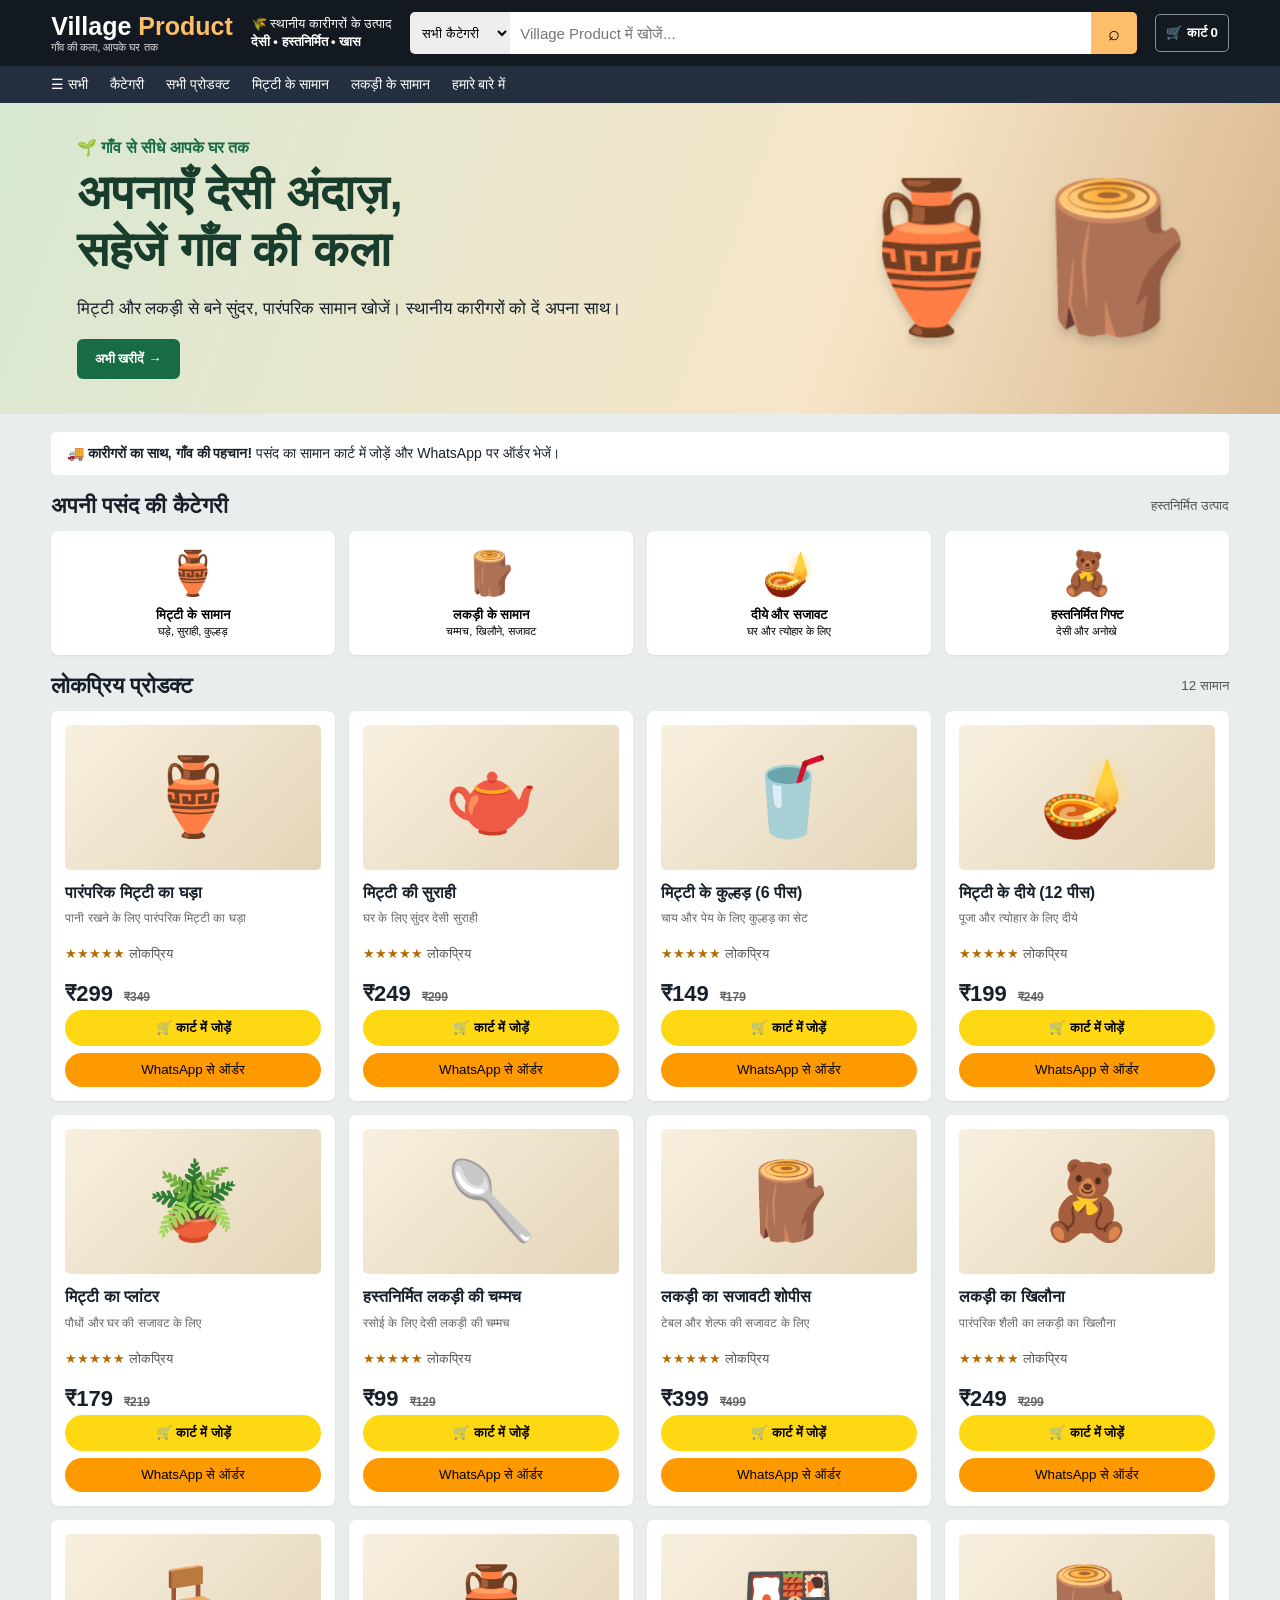
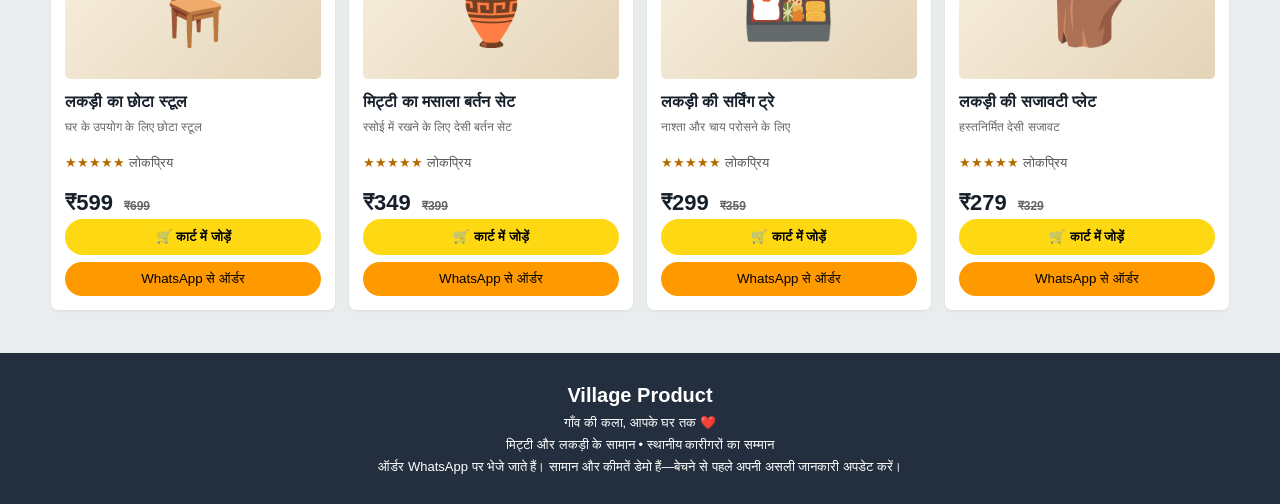
==== index.html @ 5d244ec3 "Create index.html" ====
<!DOCTYPE html>
<html lang="hi">
<head>
<meta charset="UTF-8">
<meta name="viewport" content="width=device-width, initial-scale=1.0">
<title>Village Product | गाँव की कला, आपके घर तक</title>
<style>
:root{--nav:#131921;--nav2:#232f3e;--gold:#febd69;--bg:#eaeded;--green:#176b45;--text:#17202a}
*{box-sizing:border-box}body{margin:0;font-family:Arial,Helvetica,sans-serif;background:var(--bg);color:var(--text)}
.top{background:var(--nav);color:white;padding:12px 4%;display:flex;align-items:center;gap:18px;flex-wrap:wrap}
.logo{font-size:25px;font-weight:800;white-space:nowrap;color:white}.logo span{color:var(--gold)}.tag{font-size:11px;color:#ddd}
.search{display:flex;flex:1;min-width:220px;height:42px}.search select{width:100px;border:0;background:#eee;padding:8px;border-radius:5px 0 0 5px}.search input{flex:1;min-width:70px;border:0;padding:10px;font-size:15px}.search button{border:0;background:var(--gold);padding:0 17px;font-size:20px;border-radius:0 5px 5px 0;cursor:pointer}
.toplink{font-size:13px;line-height:1.4}.cartbtn{border:1px solid #87909b;background:transparent;color:white;padding:10px;border-radius:5px;font-weight:bold;cursor:pointer}
.nav{background:var(--nav2);color:white;padding:10px 4%;display:flex;gap:22px;overflow-x:auto;white-space:nowrap}.nav a{color:white;text-decoration:none;font-size:14px}
.hero{margin:0 auto;max-width:1400px;min-height:245px;padding:35px 6%;display:flex;align-items:center;justify-content:space-between;gap:20px;background:linear-gradient(110deg,#d8e8d2,#f7e6c9 65%,#d7b48b)}
.hero h1{font-size:clamp(28px,4vw,48px);margin:0 0 12px;color:#183d2d}.hero p{font-size:17px;line-height:1.5;max-width:570px}.hero .cta{background:#176b45;color:white;padding:12px 18px;border:0;border-radius:6px;font-weight:bold;cursor:pointer}.heroart{font-size:clamp(75px,12vw,145px);filter:drop-shadow(0 7px 4px #0002)}
.wrap{max-width:1400px;margin:auto;padding:18px 4%}.notice{background:white;border-radius:6px;padding:13px 16px;margin:0 0 18px;font-size:14px}.sectionhead{display:flex;align-items:center;justify-content:space-between;gap:10px;margin:18px 0 12px}.sectionhead h2{font-size:22px;margin:0}.sectionhead small{color:#555}
.categories{display:grid;grid-template-columns:repeat(4,1fr);gap:14px}.cat{background:white;border:0;border-radius:7px;padding:17px;text-align:center;cursor:pointer;box-shadow:0 1px 3px #0001}.cat .emoji{font-size:43px}.cat strong{display:block;margin-top:8px}
.grid{display:grid;grid-template-columns:repeat(4,minmax(0,1fr));gap:14px}.product{background:white;border-radius:7px;padding:14px;display:flex;flex-direction:column;min-width:0;box-shadow:0 1px 3px #0001}.pic{height:145px;display:flex;align-items:center;justify-content:center;border-radius:5px;background:linear-gradient(135deg,#f8f0df,#e4d4b8);font-size:76px;margin-bottom:12px}.product h3{font-size:16px;line-height:1.35;margin:0 0 7px}.desc{font-size:12px;color:#666;line-height:1.4;min-height:32px}.price{font-size:22px;font-weight:bold;margin:9px 0 3px}.old{font-size:12px;color:#666;text-decoration:line-through;margin-left:5px}.rating{color:#b56a00;font-size:13px;margin:4px 0 10px}.add{margin-top:auto;background:#ffd814;border:0;border-radius:20px;padding:10px;font-weight:bold;cursor:pointer}.add:hover{background:#f7ca00}.buy{background:#ff9900;border:0;border-radius:20px;padding:9px;margin-top:7px;cursor:pointer}
footer{background:var(--nav2);color:white;text-align:center;padding:25px 15px;margin-top:25px;font-size:13px;line-height:1.7}
.overlay{display:none;position:fixed;inset:0;background:#0008;z-index:5}.drawer{position:fixed;z-index:6;right:-430px;top:0;height:100%;width:min(420px,100%);background:white;padding:20px;overflow:auto;transition:right .25s}.drawer.open{right:0}.overlay.show{display:block}.drawerhead{display:flex;justify-content:space-between;align-items:center}.close{font-size:26px;border:0;background:transparent;cursor:pointer}.cartitem{display:grid;grid-template-columns:45px 1fr auto;gap:10px;align-items:center;border-bottom:1px solid #ddd;padding:12px 0}.cartitem .mini{font-size:30px}.qty{display:flex;gap:8px;align-items:center;margin-top:5px}.qty button{width:27px;height:27px;border:1px solid #ccc;background:#f5f5f5;border-radius:4px}.total{font-size:22px;font-weight:bold;margin:20px 0}.wa{background:#168c50;color:white;border:0;border-radius:7px;padding:13px;width:100%;font-size:16px;font-weight:bold;cursor:pointer}.empty{text-align:center;padding:40px 5px;color:#666}
@media(max-width:850px){.grid{grid-template-columns:repeat(3,minmax(0,1fr))}.categories{grid-template-columns:repeat(2,1fr)}.hero{min-height:210px}.heroart{font-size:85px}}
@media(max-width:560px){.top{gap:10px;padding:12px 3%}.logo{font-size:22px}.toplink{display:none}.search{order:3;flex-basis:100%}.nav{padding:10px 3%;gap:17px}.hero{padding:25px 5%;min-height:190px}.hero p{font-size:14px}.heroart{font-size:65px}.wrap{padding:14px 3%}.grid{grid-template-columns:repeat(2,minmax(0,1fr));gap:10px}.product{padding:10px}.pic{height:115px;font-size:60px}.product h3{font-size:14px}.price{font-size:19px}.sectionhead h2{font-size:19px}.desc{min-height:45px}.cat{padding:13px 8px}}
</style>
</head>
<body>
<header class="top">
  <div><div class="logo">Village<span> Product</span></div><div class="tag">गाँव की कला, आपके घर तक</div></div>
  <div class="toplink">🌾 स्थानीय कारीगरों के उत्पाद<br><b>देसी • हस्तनिर्मित • खास</b></div>
  <div class="search"><select id="categorySelect" aria-label="कैटेगरी"><option value="all">सभी कैटेगरी</option><option value="clay">मिट्टी</option><option value="wood">लकड़ी</option></select><input id="searchInput" type="search" placeholder="Village Product में खोजें..." aria-label="सामान खोजें"><button id="searchBtn" aria-label="खोजें">⌕</button></div>
  <button class="cartbtn" id="openCart">🛒 कार्ट <span id="cartCount">0</span></button>
</header>
<nav class="nav"><a href="#home">☰ सभी</a><a href="#categories">कैटेगरी</a><a href="#products">सभी प्रोडक्ट</a><a href="#products" data-filter="clay">मिट्टी के सामान</a><a href="#products" data-filter="wood">लकड़ी के सामान</a><a href="#footer">हमारे बारे में</a></nav>
<section class="hero" id="home">
 <div><div style="font-weight:bold;color:#176b45;margin-bottom:8px">🌱 गाँव से सीधे आपके घर तक</div><h1>अपनाएँ देसी अंदाज़,<br>सहेजें गाँव की कला</h1><p>मिट्टी और लकड़ी से बने सुंदर, पारंपरिक सामान खोजें। स्थानीय कारीगरों को दें अपना साथ।</p><button class="cta" onclick="document.getElementById('products').scrollIntoView({behavior:'smooth'})">अभी खरीदें →</button></div>
 <div class="heroart" aria-hidden="true">🏺🪵</div>
</section>
<main class="wrap">
 <div class="notice">🚚 <b>कारीगरों का साथ, गाँव की पहचान!</b> पसंद का सामान कार्ट में जोड़ें और WhatsApp पर ऑर्डर भेजें।</div>
 <section id="categories"><div class="sectionhead"><h2>अपनी पसंद की कैटेगरी</h2><small>हस्तनिर्मित उत्पाद</small></div>
  <div class="categories">
   <button class="cat" data-cat="clay"><div class="emoji">🏺</div><strong>मिट्टी के सामान</strong><small>घड़े, सुराही, कुल्हड़</small></button>
   <button class="cat" data-cat="wood"><div class="emoji">🪵</div><strong>लकड़ी के सामान</strong><small>चम्मच, खिलौने, सजावट</small></button>
   <button class="cat" data-cat="clay"><div class="emoji">🪔</div><strong>दीये और सजावट</strong><small>घर और त्योहार के लिए</small></button>
   <button class="cat" data-cat="wood"><div class="emoji">🧸</div><strong>हस्तनिर्मित गिफ्ट</strong><small>देसी और अनोखे</small></button>
  </div>
 </section>
 <section id="products"><div class="sectionhead"><h2>लोकप्रिय प्रोडक्ट</h2><small id="resultCount"></small></div><div class="grid" id="productGrid"></div></section>
</main>
<footer id="footer"><b style="font-size:20px">Village Product</b><br>गाँव की कला, आपके घर तक ❤️<br>मिट्टी और लकड़ी के सामान • स्थानीय कारीगरों का सम्मान<br><span>ऑर्डर WhatsApp पर भेजे जाते हैं। सामान और कीमतें डेमो हैं—बेचने से पहले अपनी असली जानकारी अपडेट करें।</span></footer>
<div class="overlay" id="overlay"></div>
<aside class="drawer" id="drawer" aria-label="शॉपिंग कार्ट">
 <div class="drawerhead"><h2>🛒 आपका कार्ट</h2><button class="close" id="closeCart" aria-label="बंद करें">×</button></div>
 <div id="cartItems"></div><div class="total" id="cartTotal">कुल: ₹0</div>
 <h3>ऑर्डर की जानकारी</h3>
 <label for="customerName">आपका नाम</label><input id="customerName" placeholder="पूरा नाम" style="width:100%;padding:11px;margin:6px 0 12px;border:1px solid #ccc;border-radius:5px">
 <label for="customerPhone">मोबाइल नंबर</label><input id="customerPhone" type="tel" placeholder="10 अंकों का नंबर" style="width:100%;padding:11px;margin:6px 0 12px;border:1px solid #ccc;border-radius:5px">
 <label for="customerAddress">डिलीवरी का पता</label><textarea id="customerAddress" placeholder="गाँव/शहर, जिला, पिन कोड" rows="3" style="width:100%;padding:11px;margin:6px 0 12px;border:1px solid #ccc;border-radius:5px"></textarea>
 <button class="wa" id="sendOrder">🟢 WhatsApp पर ऑर्डर भेजें</button>
 <p style="font-size:12px;color:#666">बटन दबाने पर WhatsApp खुलेगा। भेजने से पहले ऑर्डर का मैसेज जाँच लें।</p>
</aside>
<script>
const WHATSAPP_NUMBER = "918463017119"; // भारत का देश कोड +91
const products = [
 {id:1,name:"पारंपरिक मिट्टी का घड़ा",cat:"clay",price:299,old:349,emoji:"🏺",desc:"पानी रखने के लिए पारंपरिक मिट्टी का घड़ा"},
 {id:2,name:"मिट्टी की सुराही",cat:"clay",price:249,old:299,emoji:"🫖",desc:"घर के लिए सुंदर देसी सुराही"},
 {id:3,name:"मिट्टी के कुल्हड़ (6 पीस)",cat:"clay",price:149,old:179,emoji:"🥤",desc:"चाय और पेय के लिए कुल्हड़ का सेट"},
 {id:4,name:"मिट्टी के दीये (12 पीस)",cat:"clay",price:199,old:249,emoji:"🪔",desc:"पूजा और त्योहार के लिए दीये"},
 {id:5,name:"मिट्टी का प्लांटर",cat:"clay",price:179,old:219,emoji:"🪴",desc:"पौधों और घर की सजावट के लिए"},
 {id:6,name:"हस्तनिर्मित लकड़ी की चम्मच",cat:"wood",price:99,old:129,emoji:"🥄",desc:"रसोई के लिए देसी लकड़ी की चम्मच"},
 {id:7,name:"लकड़ी का सजावटी शोपीस",cat:"wood",price:399,old:499,emoji:"🪵",desc:"टेबल और शेल्फ की सजावट के लिए"},
 {id:8,name:"लकड़ी का खिलौना",cat:"wood",price:249,old:299,emoji:"🧸",desc:"पारंपरिक शैली का लकड़ी का खिलौना"},
 {id:9,name:"लकड़ी का छोटा स्टूल",cat:"wood",price:599,old:699,emoji:"🪑",desc:"घर के उपयोग के लिए छोटा स्टूल"},
 {id:10,name:"मिट्टी का मसाला बर्तन सेट",cat:"clay",price:349,old:399,emoji:"🏺",desc:"रसोई में रखने के लिए देसी बर्तन सेट"},
 {id:11,name:"लकड़ी की सर्विंग ट्रे",cat:"wood",price:299,old:359,emoji:"🍱",desc:"नाश्ता और चाय परोसने के लिए"},
 {id:12,name:"लकड़ी की सजावटी प्लेट",cat:"wood",price:279,old:329,emoji:"🪵",desc:"हस्तनिर्मित देसी सजावट"}
];
let cart = {};
const grid=document.getElementById('productGrid');
function money(n){return '₹'+n.toLocaleString('en-IN')}
function renderProducts(){
 const q=document.getElementById('searchInput').value.trim().toLowerCase();
 const cat=document.getElementById('categorySelect').value;
 const filtered=products.filter(p=>(cat==='all'||p.cat===cat)&&(!q||(p.name+' '+p.desc+' '+(p.cat==='clay'?'मिट्टी clay':'लकड़ी wood')).toLowerCase().includes(q)));
 document.getElementById('resultCount').textContent=filtered.length+' सामान';
 grid.innerHTML=filtered.length?filtered.map(p=>`<article class="product"><div class="pic" aria-label="${p.name}">${p.emoji}</div><h3>${p.name}</h3><div class="desc">${p.desc}</div><div class="rating">★★★★★ <span style="color:#555">लोकप्रिय</span></div><div class="price">${money(p.price)} <span class="old">${money(p.old)}</span></div><button class="add" onclick="addToCart(${p.id})">🛒 कार्ट में जोड़ें</button><button class="buy" onclick="buyNow(${p.id})">WhatsApp से ऑर्डर</button></article>`).join(''):'<div class="notice">कोई सामान नहीं मिला। दूसरा नाम खोजें।</div>';
}
function addToCart(id){cart[id]=(cart[id]||0)+1;renderCart();openDrawer()}
function buyNow(id){cart[id]=(cart[id]||0)+1;renderCart();openDrawer()}
function renderCart(){
 const entries=Object.entries(cart).filter(([id,qty])=>qty>0);
 document.getElementById('cartCount').textContent=entries.reduce((s,[id,q])=>s+q,0);
 document.getElementById('cartItems').innerHTML=entries.length?entries.map(([id,qty])=>{const p=products.find(x=>x.id===+id);return `<div class="cartitem"><div class="mini">${p.emoji}</div><div><b>${p.name}</b><div>${money(p.price)}</div><div class="qty"><button onclick="changeQty(${id},-1)">−</button><span>${qty}</span><button onclick="changeQty(${id},1)">+</button></div></div><b>${money(p.price*qty)}</b></div>`}).join(''):'<div class="empty">आपका कार्ट खाली है।<br>अपनी पसंद का सामान जोड़ें। 🛍️</div>';
 const total=entries.reduce((s,[id,q])=>s+products.find(p=>p.id===+id).price*q,0);
 document.getElementById('cartTotal').textContent='कुल: '+money(total);
}
function changeQty(id,delta){cart[id]=(cart[id]||0)+delta;if(cart[id]<=0)delete cart[id];renderCart()}
function openDrawer(){document.getElementById('drawer').classList.add('open');document.getElementById('overlay').classList.add('show')}
function closeDrawer(){document.getElementById('drawer').classList.remove('open');document.getElementById('overlay').classList.remove('show')}
document.getElementById('openCart').addEventListener('click',()=>{renderCart();openDrawer()});
document.getElementById('closeCart').addEventListener('click',closeDrawer);
document.getElementById('overlay').addEventListener('click',closeDrawer);
document.getElementById('searchInput').addEventListener('input',renderProducts);
document.getElementById('categorySelect').addEventListener('change',renderProducts);
document.getElementById('searchBtn').addEventListener('click',()=>{renderProducts();document.getElementById('products').scrollIntoView({behavior:'smooth'})});
document.querySelectorAll('[data-cat]').forEach(b=>b.addEventListener('click',()=>{document.getElementById('categorySelect').value=b.dataset.cat;renderProducts();document.getElementById('products').scrollIntoView({behavior:'smooth'})}));
document.querySelectorAll('[data-filter]').forEach(a=>a.addEventListener('click',()=>{document.getElementById('categorySelect').value=a.dataset.filter;renderProducts()}));
document.getElementById('sendOrder').addEventListener('click',()=>{
 const entries=Object.entries(cart).filter(([id,qty])=>qty>0);
 if(!entries.length){alert('पहले कार्ट में सामान जोड़ें।');return}
 const name=document.getElementById('customerName').value.trim();
 const phone=document.getElementById('customerPhone').value.trim();
 const address=document.getElementById('customerAddress').value.trim();
 if(!name||!phone||!address){alert('कृपया नाम, मोबाइल नंबर और पूरा पता भरें।');return}
 if(!/^[6-9]\d{9}$/.test(phone)){alert('कृपया सही 10 अंकों का भारतीय मोबाइल नंबर भरें।');return}
 const lines=entries.map(([id,qty])=>{const p=products.find(x=>x.id===+id);return `• ${p.name} × ${qty} = ${money(p.price*qty)}`});
 const total=entries.reduce((s,[id,q])=>s+products.find(p=>p.id===+id).price*q,0);
 const msg=`नमस्ते Village Product! मुझे यह ऑर्डर करना है:\n\n${lines.join('\n')}\n\nकुल सामान की कीमत: ${money(total)}\n\nग्राहक का नाम: ${name}\nमोबाइल: ${phone}\nपता: ${address}\n\nकृपया उपलब्धता और डिलीवरी की पुष्टि करें।`;
 window.open(`https://wa.me/${WHATSAPP_NUMBER}?text=${encodeURIComponent(msg)}`,'_blank');
});
renderProducts();renderCart();
</script>
</body>
</html>
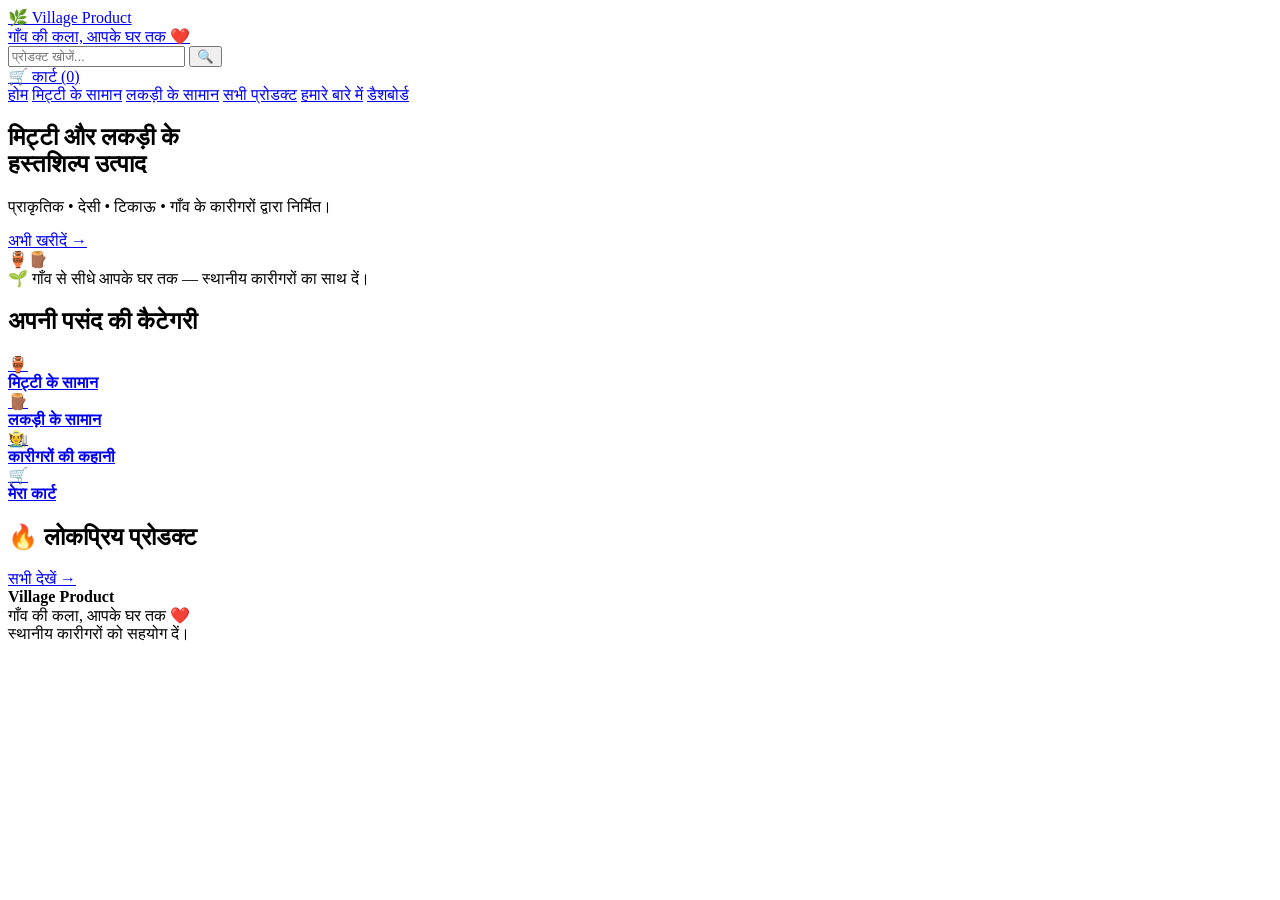
==== commit ef843316: "Update index.html" ====
--- a/index.html
+++ b/index.html
@@ -3,122 +3,99 @@
 <head>
 <meta charset="UTF-8">
 <meta name="viewport" content="width=device-width, initial-scale=1.0">
-<title>Village Product | गाँव की कला, आपके घर तक</title>
-<style>
-:root{--nav:#131921;--nav2:#232f3e;--gold:#febd69;--bg:#eaeded;--green:#176b45;--text:#17202a}
-*{box-sizing:border-box}body{margin:0;font-family:Arial,Helvetica,sans-serif;background:var(--bg);color:var(--text)}
-.top{background:var(--nav);color:white;padding:12px 4%;display:flex;align-items:center;gap:18px;flex-wrap:wrap}
-.logo{font-size:25px;font-weight:800;white-space:nowrap;color:white}.logo span{color:var(--gold)}.tag{font-size:11px;color:#ddd}
-.search{display:flex;flex:1;min-width:220px;height:42px}.search select{width:100px;border:0;background:#eee;padding:8px;border-radius:5px 0 0 5px}.search input{flex:1;min-width:70px;border:0;padding:10px;font-size:15px}.search button{border:0;background:var(--gold);padding:0 17px;font-size:20px;border-radius:0 5px 5px 0;cursor:pointer}
-.toplink{font-size:13px;line-height:1.4}.cartbtn{border:1px solid #87909b;background:transparent;color:white;padding:10px;border-radius:5px;font-weight:bold;cursor:pointer}
-.nav{background:var(--nav2);color:white;padding:10px 4%;display:flex;gap:22px;overflow-x:auto;white-space:nowrap}.nav a{color:white;text-decoration:none;font-size:14px}
-.hero{margin:0 auto;max-width:1400px;min-height:245px;padding:35px 6%;display:flex;align-items:center;justify-content:space-between;gap:20px;background:linear-gradient(110deg,#d8e8d2,#f7e6c9 65%,#d7b48b)}
-.hero h1{font-size:clamp(28px,4vw,48px);margin:0 0 12px;color:#183d2d}.hero p{font-size:17px;line-height:1.5;max-width:570px}.hero .cta{background:#176b45;color:white;padding:12px 18px;border:0;border-radius:6px;font-weight:bold;cursor:pointer}.heroart{font-size:clamp(75px,12vw,145px);filter:drop-shadow(0 7px 4px #0002)}
-.wrap{max-width:1400px;margin:auto;padding:18px 4%}.notice{background:white;border-radius:6px;padding:13px 16px;margin:0 0 18px;font-size:14px}.sectionhead{display:flex;align-items:center;justify-content:space-between;gap:10px;margin:18px 0 12px}.sectionhead h2{font-size:22px;margin:0}.sectionhead small{color:#555}
-.categories{display:grid;grid-template-columns:repeat(4,1fr);gap:14px}.cat{background:white;border:0;border-radius:7px;padding:17px;text-align:center;cursor:pointer;box-shadow:0 1px 3px #0001}.cat .emoji{font-size:43px}.cat strong{display:block;margin-top:8px}
-.grid{display:grid;grid-template-columns:repeat(4,minmax(0,1fr));gap:14px}.product{background:white;border-radius:7px;padding:14px;display:flex;flex-direction:column;min-width:0;box-shadow:0 1px 3px #0001}.pic{height:145px;display:flex;align-items:center;justify-content:center;border-radius:5px;background:linear-gradient(135deg,#f8f0df,#e4d4b8);font-size:76px;margin-bottom:12px}.product h3{font-size:16px;line-height:1.35;margin:0 0 7px}.desc{font-size:12px;color:#666;line-height:1.4;min-height:32px}.price{font-size:22px;font-weight:bold;margin:9px 0 3px}.old{font-size:12px;color:#666;text-decoration:line-through;margin-left:5px}.rating{color:#b56a00;font-size:13px;margin:4px 0 10px}.add{margin-top:auto;background:#ffd814;border:0;border-radius:20px;padding:10px;font-weight:bold;cursor:pointer}.add:hover{background:#f7ca00}.buy{background:#ff9900;border:0;border-radius:20px;padding:9px;margin-top:7px;cursor:pointer}
-footer{background:var(--nav2);color:white;text-align:center;padding:25px 15px;margin-top:25px;font-size:13px;line-height:1.7}
-.overlay{display:none;position:fixed;inset:0;background:#0008;z-index:5}.drawer{position:fixed;z-index:6;right:-430px;top:0;height:100%;width:min(420px,100%);background:white;padding:20px;overflow:auto;transition:right .25s}.drawer.open{right:0}.overlay.show{display:block}.drawerhead{display:flex;justify-content:space-between;align-items:center}.close{font-size:26px;border:0;background:transparent;cursor:pointer}.cartitem{display:grid;grid-template-columns:45px 1fr auto;gap:10px;align-items:center;border-bottom:1px solid #ddd;padding:12px 0}.cartitem .mini{font-size:30px}.qty{display:flex;gap:8px;align-items:center;margin-top:5px}.qty button{width:27px;height:27px;border:1px solid #ccc;background:#f5f5f5;border-radius:4px}.total{font-size:22px;font-weight:bold;margin:20px 0}.wa{background:#168c50;color:white;border:0;border-radius:7px;padding:13px;width:100%;font-size:16px;font-weight:bold;cursor:pointer}.empty{text-align:center;padding:40px 5px;color:#666}
-@media(max-width:850px){.grid{grid-template-columns:repeat(3,minmax(0,1fr))}.categories{grid-template-columns:repeat(2,1fr)}.hero{min-height:210px}.heroart{font-size:85px}}
-@media(max-width:560px){.top{gap:10px;padding:12px 3%}.logo{font-size:22px}.toplink{display:none}.search{order:3;flex-basis:100%}.nav{padding:10px 3%;gap:17px}.hero{padding:25px 5%;min-height:190px}.hero p{font-size:14px}.heroart{font-size:65px}.wrap{padding:14px 3%}.grid{grid-template-columns:repeat(2,minmax(0,1fr));gap:10px}.product{padding:10px}.pic{height:115px;font-size:60px}.product h3{font-size:14px}.price{font-size:19px}.sectionhead h2{font-size:19px}.desc{min-height:45px}.cat{padding:13px 8px}}
-</style>
+<title>Village Product</title>
+<link rel="stylesheet" href="assets/style.css">
 </head>
 <body>
+
 <header class="top">
-  <div><div class="logo">Village<span> Product</span></div><div class="tag">गाँव की कला, आपके घर तक</div></div>
-  <div class="toplink">🌾 स्थानीय कारीगरों के उत्पाद<br><b>देसी • हस्तनिर्मित • खास</b></div>
-  <div class="search"><select id="categorySelect" aria-label="कैटेगरी"><option value="all">सभी कैटेगरी</option><option value="clay">मिट्टी</option><option value="wood">लकड़ी</option></select><input id="searchInput" type="search" placeholder="Village Product में खोजें..." aria-label="सामान खोजें"><button id="searchBtn" aria-label="खोजें">⌕</button></div>
-  <button class="cartbtn" id="openCart">🛒 कार्ट <span id="cartCount">0</span></button>
+  <a href="index.html">
+    <div class="brand">🌿 Village <span>Product</span></div>
+    <div class="tag">गाँव की कला, आपके घर तक ❤️</div>
+  </a>
+
+  <div class="search">
+    <input id="search" placeholder="प्रोडक्ट खोजें...">
+    <button onclick="location.href='home-page.html'">🔍</button>
+  </div>
+
+  <a href="User- cart.html">
+    🛒 कार्ट (<span data-cart-count>0</span>)
+  </a>
 </header>
-<nav class="nav"><a href="#home">☰ सभी</a><a href="#categories">कैटेगरी</a><a href="#products">सभी प्रोडक्ट</a><a href="#products" data-filter="clay">मिट्टी के सामान</a><a href="#products" data-filter="wood">लकड़ी के सामान</a><a href="#footer">हमारे बारे में</a></nav>
-<section class="hero" id="home">
- <div><div style="font-weight:bold;color:#176b45;margin-bottom:8px">🌱 गाँव से सीधे आपके घर तक</div><h1>अपनाएँ देसी अंदाज़,<br>सहेजें गाँव की कला</h1><p>मिट्टी और लकड़ी से बने सुंदर, पारंपरिक सामान खोजें। स्थानीय कारीगरों को दें अपना साथ।</p><button class="cta" onclick="document.getElementById('products').scrollIntoView({behavior:'smooth'})">अभी खरीदें →</button></div>
- <div class="heroart" aria-hidden="true">🏺🪵</div>
+
+<nav class="nav">
+  <a href="index.html">होम</a>
+  <a href="clay-products.html">मिट्टी के सामान</a>
+  <a href="wooden-Products.html">लकड़ी के सामान</a>
+  <a href="home-page.html">सभी प्रोडक्ट</a>
+  <a href="about.html">हमारे बारे में</a>
+  <a href="User-dashboard.html">डैशबोर्ड</a>
+</nav>
+
+<section class="hero">
+  <div>
+    <h1>मिट्टी और लकड़ी के<br>हस्तशिल्प उत्पाद</h1>
+    <p>प्राकृतिक • देसी • टिकाऊ • गाँव के कारीगरों द्वारा निर्मित।</p>
+    <a class="btn" href="home-page.html">अभी खरीदें →</a>
+  </div>
+
+  <div class="heroart">🏺🪵</div>
 </section>
+
 <main class="wrap">
- <div class="notice">🚚 <b>कारीगरों का साथ, गाँव की पहचान!</b> पसंद का सामान कार्ट में जोड़ें और WhatsApp पर ऑर्डर भेजें।</div>
- <section id="categories"><div class="sectionhead"><h2>अपनी पसंद की कैटेगरी</h2><small>हस्तनिर्मित उत्पाद</small></div>
+
+  <div class="notice">
+    🌱 गाँव से सीधे आपके घर तक — स्थानीय कारीगरों का साथ दें।
+  </div>
+
+  <h2>अपनी पसंद की कैटेगरी</h2>
+
   <div class="categories">
-   <button class="cat" data-cat="clay"><div class="emoji">🏺</div><strong>मिट्टी के सामान</strong><small>घड़े, सुराही, कुल्हड़</small></button>
-   <button class="cat" data-cat="wood"><div class="emoji">🪵</div><strong>लकड़ी के सामान</strong><small>चम्मच, खिलौने, सजावट</small></button>
-   <button class="cat" data-cat="clay"><div class="emoji">🪔</div><strong>दीये और सजावट</strong><small>घर और त्योहार के लिए</small></button>
-   <button class="cat" data-cat="wood"><div class="emoji">🧸</div><strong>हस्तनिर्मित गिफ्ट</strong><small>देसी और अनोखे</small></button>
+
+    <a class="category" href="clay-products.html">
+      <div class="emoji">🏺</div>
+      <b>मिट्टी के सामान</b>
+    </a>
+
+    <a class="category" href="wooden-Products.html">
+      <div class="emoji">🪵</div>
+      <b>लकड़ी के सामान</b>
+    </a>
+
+    <a class="category" href="about.html">
+      <div class="emoji">🧑‍🌾</div>
+      <b>कारीगरों की कहानी</b>
+    </a>
+
+    <a class="category" href="User- cart.html">
+      <div class="emoji">🛒</div>
+      <b>मेरा कार्ट</b>
+    </a>
+
   </div>
- </section>
- <section id="products"><div class="sectionhead"><h2>लोकप्रिय प्रोडक्ट</h2><small id="resultCount"></small></div><div class="grid" id="productGrid"></div></section>
+
+  <div class="section-title">
+    <h2>🔥 लोकप्रिय प्रोडक्ट</h2>
+    <a href="home-page.html">सभी देखें →</a>
+  </div>
+
+  <div class="grid" id="product-grid"></div>
+
 </main>
-<footer id="footer"><b style="font-size:20px">Village Product</b><br>गाँव की कला, आपके घर तक ❤️<br>मिट्टी और लकड़ी के सामान • स्थानीय कारीगरों का सम्मान<br><span>ऑर्डर WhatsApp पर भेजे जाते हैं। सामान और कीमतें डेमो हैं—बेचने से पहले अपनी असली जानकारी अपडेट करें।</span></footer>
-<div class="overlay" id="overlay"></div>
-<aside class="drawer" id="drawer" aria-label="शॉपिंग कार्ट">
- <div class="drawerhead"><h2>🛒 आपका कार्ट</h2><button class="close" id="closeCart" aria-label="बंद करें">×</button></div>
- <div id="cartItems"></div><div class="total" id="cartTotal">कुल: ₹0</div>
- <h3>ऑर्डर की जानकारी</h3>
- <label for="customerName">आपका नाम</label><input id="customerName" placeholder="पूरा नाम" style="width:100%;padding:11px;margin:6px 0 12px;border:1px solid #ccc;border-radius:5px">
- <label for="customerPhone">मोबाइल नंबर</label><input id="customerPhone" type="tel" placeholder="10 अंकों का नंबर" style="width:100%;padding:11px;margin:6px 0 12px;border:1px solid #ccc;border-radius:5px">
- <label for="customerAddress">डिलीवरी का पता</label><textarea id="customerAddress" placeholder="गाँव/शहर, जिला, पिन कोड" rows="3" style="width:100%;padding:11px;margin:6px 0 12px;border:1px solid #ccc;border-radius:5px"></textarea>
- <button class="wa" id="sendOrder">🟢 WhatsApp पर ऑर्डर भेजें</button>
- <p style="font-size:12px;color:#666">बटन दबाने पर WhatsApp खुलेगा। भेजने से पहले ऑर्डर का मैसेज जाँच लें।</p>
-</aside>
+
+<footer class="footer">
+  <b>Village Product</b><br>
+  गाँव की कला, आपके घर तक ❤️<br>
+  स्थानीय कारीगरों को सहयोग दें।
+</footer>
+
+<script src="assets/app.js"></script>
 <script>
-const WHATSAPP_NUMBER = "918463017119"; // भारत का देश कोड +91
-const products = [
- {id:1,name:"पारंपरिक मिट्टी का घड़ा",cat:"clay",price:299,old:349,emoji:"🏺",desc:"पानी रखने के लिए पारंपरिक मिट्टी का घड़ा"},
- {id:2,name:"मिट्टी की सुराही",cat:"clay",price:249,old:299,emoji:"🫖",desc:"घर के लिए सुंदर देसी सुराही"},
- {id:3,name:"मिट्टी के कुल्हड़ (6 पीस)",cat:"clay",price:149,old:179,emoji:"🥤",desc:"चाय और पेय के लिए कुल्हड़ का सेट"},
- {id:4,name:"मिट्टी के दीये (12 पीस)",cat:"clay",price:199,old:249,emoji:"🪔",desc:"पूजा और त्योहार के लिए दीये"},
- {id:5,name:"मिट्टी का प्लांटर",cat:"clay",price:179,old:219,emoji:"🪴",desc:"पौधों और घर की सजावट के लिए"},
- {id:6,name:"हस्तनिर्मित लकड़ी की चम्मच",cat:"wood",price:99,old:129,emoji:"🥄",desc:"रसोई के लिए देसी लकड़ी की चम्मच"},
- {id:7,name:"लकड़ी का सजावटी शोपीस",cat:"wood",price:399,old:499,emoji:"🪵",desc:"टेबल और शेल्फ की सजावट के लिए"},
- {id:8,name:"लकड़ी का खिलौना",cat:"wood",price:249,old:299,emoji:"🧸",desc:"पारंपरिक शैली का लकड़ी का खिलौना"},
- {id:9,name:"लकड़ी का छोटा स्टूल",cat:"wood",price:599,old:699,emoji:"🪑",desc:"घर के उपयोग के लिए छोटा स्टूल"},
- {id:10,name:"मिट्टी का मसाला बर्तन सेट",cat:"clay",price:349,old:399,emoji:"🏺",desc:"रसोई में रखने के लिए देसी बर्तन सेट"},
- {id:11,name:"लकड़ी की सर्विंग ट्रे",cat:"wood",price:299,old:359,emoji:"🍱",desc:"नाश्ता और चाय परोसने के लिए"},
- {id:12,name:"लकड़ी की सजावटी प्लेट",cat:"wood",price:279,old:329,emoji:"🪵",desc:"हस्तनिर्मित देसी सजावट"}
-];
-let cart = {};
-const grid=document.getElementById('productGrid');
-function money(n){return '₹'+n.toLocaleString('en-IN')}
-function renderProducts(){
- const q=document.getElementById('searchInput').value.trim().toLowerCase();
- const cat=document.getElementById('categorySelect').value;
- const filtered=products.filter(p=>(cat==='all'||p.cat===cat)&&(!q||(p.name+' '+p.desc+' '+(p.cat==='clay'?'मिट्टी clay':'लकड़ी wood')).toLowerCase().includes(q)));
- document.getElementById('resultCount').textContent=filtered.length+' सामान';
- grid.innerHTML=filtered.length?filtered.map(p=>`<article class="product"><div class="pic" aria-label="${p.name}">${p.emoji}</div><h3>${p.name}</h3><div class="desc">${p.desc}</div><div class="rating">★★★★★ <span style="color:#555">लोकप्रिय</span></div><div class="price">${money(p.price)} <span class="old">${money(p.old)}</span></div><button class="add" onclick="addToCart(${p.id})">🛒 कार्ट में जोड़ें</button><button class="buy" onclick="buyNow(${p.id})">WhatsApp से ऑर्डर</button></article>`).join(''):'<div class="notice">कोई सामान नहीं मिला। दूसरा नाम खोजें।</div>';
-}
-function addToCart(id){cart[id]=(cart[id]||0)+1;renderCart();openDrawer()}
-function buyNow(id){cart[id]=(cart[id]||0)+1;renderCart();openDrawer()}
-function renderCart(){
- const entries=Object.entries(cart).filter(([id,qty])=>qty>0);
- document.getElementById('cartCount').textContent=entries.reduce((s,[id,q])=>s+q,0);
- document.getElementById('cartItems').innerHTML=entries.length?entries.map(([id,qty])=>{const p=products.find(x=>x.id===+id);return `<div class="cartitem"><div class="mini">${p.emoji}</div><div><b>${p.name}</b><div>${money(p.price)}</div><div class="qty"><button onclick="changeQty(${id},-1)">−</button><span>${qty}</span><button onclick="changeQty(${id},1)">+</button></div></div><b>${money(p.price*qty)}</b></div>`}).join(''):'<div class="empty">आपका कार्ट खाली है।<br>अपनी पसंद का सामान जोड़ें। 🛍️</div>';
- const total=entries.reduce((s,[id,q])=>s+products.find(p=>p.id===+id).price*q,0);
- document.getElementById('cartTotal').textContent='कुल: '+money(total);
-}
-function changeQty(id,delta){cart[id]=(cart[id]||0)+delta;if(cart[id]<=0)delete cart[id];renderCart()}
-function openDrawer(){document.getElementById('drawer').classList.add('open');document.getElementById('overlay').classList.add('show')}
-function closeDrawer(){document.getElementById('drawer').classList.remove('open');document.getElementById('overlay').classList.remove('show')}
-document.getElementById('openCart').addEventListener('click',()=>{renderCart();openDrawer()});
-document.getElementById('closeCart').addEventListener('click',closeDrawer);
-document.getElementById('overlay').addEventListener('click',closeDrawer);
-document.getElementById('searchInput').addEventListener('input',renderProducts);
-document.getElementById('categorySelect').addEventListener('change',renderProducts);
-document.getElementById('searchBtn').addEventListener('click',()=>{renderProducts();document.getElementById('products').scrollIntoView({behavior:'smooth'})});
-document.querySelectorAll('[data-cat]').forEach(b=>b.addEventListener('click',()=>{document.getElementById('categorySelect').value=b.dataset.cat;renderProducts();document.getElementById('products').scrollIntoView({behavior:'smooth'})}));
-document.querySelectorAll('[data-filter]').forEach(a=>a.addEventListener('click',()=>{document.getElementById('categorySelect').value=a.dataset.filter;renderProducts()}));
-document.getElementById('sendOrder').addEventListener('click',()=>{
- const entries=Object.entries(cart).filter(([id,qty])=>qty>0);
- if(!entries.length){alert('पहले कार्ट में सामान जोड़ें।');return}
- const name=document.getElementById('customerName').value.trim();
- const phone=document.getElementById('customerPhone').value.trim();
- const address=document.getElementById('customerAddress').value.trim();
- if(!name||!phone||!address){alert('कृपया नाम, मोबाइल नंबर और पूरा पता भरें।');return}
- if(!/^[6-9]\d{9}$/.test(phone)){alert('कृपया सही 10 अंकों का भारतीय मोबाइल नंबर भरें।');return}
- const lines=entries.map(([id,qty])=>{const p=products.find(x=>x.id===+id);return `• ${p.name} × ${qty} = ${money(p.price*qty)}`});
- const total=entries.reduce((s,[id,q])=>s+products.find(p=>p.id===+id).price*q,0);
- const msg=`नमस्ते Village Product! मुझे यह ऑर्डर करना है:\n\n${lines.join('\n')}\n\nकुल सामान की कीमत: ${money(total)}\n\nग्राहक का नाम: ${name}\nमोबाइल: ${phone}\nपता: ${address}\n\nकृपया उपलब्धता और डिलीवरी की पुष्टि करें।`;
- window.open(`https://wa.me/${WHATSAPP_NUMBER}?text=${encodeURIComponent(msg)}`,'_blank');
+document.addEventListener("DOMContentLoaded", () => {
+  renderProducts();
 });
-renderProducts();renderCart();
 </script>
+
 </body>
-</html>
+    </html>
